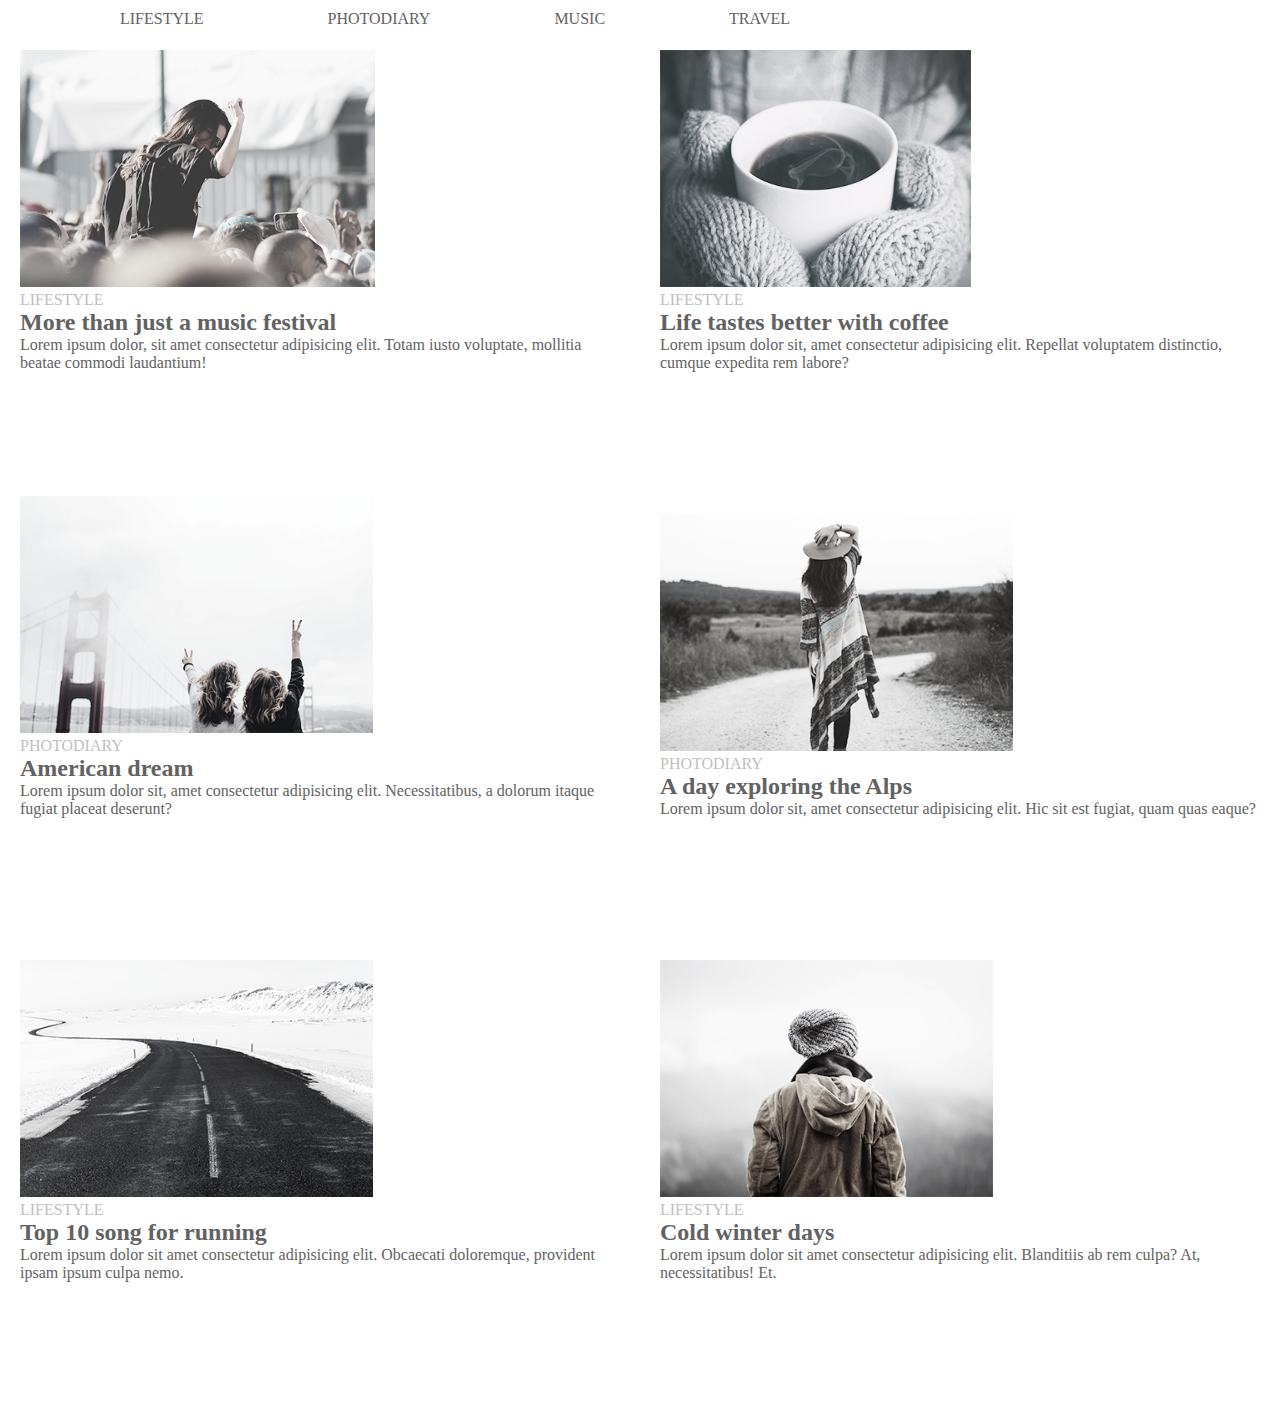
==== 23.01hometask/index.html @ a8b6b1e8 "23.01hometask" ====
<!DOCTYPE html>
<html lang="en">
<head>
    <meta charset="UTF-8">
    <meta name="viewport" content="width=device-width, initial-scale=1.0">
    <meta http-equiv="X-UA-Compatible" content="ie=edge">
    <link rel="stylesheet" href="./css/style.css">
    <link href="https://fonts.googleapis.com/css?family=Anton" rel="stylesheet">
    <title>hometask</title>
</head>
<body>
    <header>
        <div class="line">
        <ul>
            <li><div class="indent"><a href="#">LIFESTYLE</a></div></li>
            <li><div class="firstlist"><a href="#">PHOTODIARY</a></div></li>
            <li><div class="firstlist"><a href="#">MUSIC</a></div></li>
            <li><div class="firstlist"><a href="#">TRAVEL</a></div></li>
        </ul>
         </div>
    </header>
    <main>
    
                <div class="second">
                <img src="images/Без названия.png" alt="girl">
                <p class="grey">LIFESTYLE</p>
                <h2>More than just a music festival </h2>
                <p>Lorem ipsum dolor, sit amet consectetur adipisicing elit. Totam iusto voluptate, mollitia beatae commodi laudantium!</p>
                </div>
  
                <div class="second">
                <img src="images/Без названия (1).png" alt="coffee">
                <p class="grey">LIFESTYLE</p>
                <h2>Life tastes better with coffee</h2>
                <p>Lorem ipsum dolor sit, amet consectetur adipisicing elit. Repellat voluptatem distinctio, cumque expedita rem labore?</p>
            </div>

                    <div class="second">
                    <img src="images/Без названия (2).png" alt="girls">
                    <p class="grey">PHOTODIARY</p>
                    <h2>American dream</h2>
                <p>Lorem ipsum dolor sit, amet consectetur adipisicing elit. Necessitatibus, a dolorum itaque fugiat placeat deserunt?</p>
            </div>

                    <div class="second">
                    <img src="images/Без названия (3).png" alt="someone">
                    <p class="grey">PHOTODIARY</p>
                    <h2>A day exploring the Alps</h2>
                <p>Lorem ipsum dolor sit, amet consectetur adipisicing elit. Hic sit est fugiat, quam quas eaque?</p>
            </div>

                    <div class="second">
                    <img src="images/Без названия (4).png" alt="way">
                    <p class="grey">LIFESTYLE</p>
                    <h2>Top 10 song for running</h2>
                <p>Lorem ipsum dolor sit amet consectetur adipisicing elit. Obcaecati doloremque, provident ipsam ipsum culpa nemo.</p>
            </div>

                    <div class="second">        
                    <img src="images/Без названия (5).png" alt="road">
                    <p class="grey">LIFESTYLE</p>
                    <h2>Cold winter days</h2>
                <p>Lorem ipsum dolor sit amet consectetur adipisicing elit. Blanditiis ab rem culpa? At, necessitatibus! Et.</p>
            </div>

        </ul>
    </main>
    <footer></footer>
</body>
</html>
---- 23.01hometask/css/style.css ----
* {
    padding: 0px;
    margin: 0px;
    box-sizing: border-box;
    font-family: 'Baloo Thambi', cursive;
}
li {
    list-style-type: none;
    display: inline-block;
}
.firstlist {
    margin: 10px 120px 0 0 ;   
}
a {
    color: #626262;
    text-decoration: none;
}
a:hover {
    color: orangered;
}
ul {    width: 100%;
}
main {
    width: 100%;
    display: inline-block;
}
.second {
    width: 50%;
    height: 450px;
    display: inline-block;
    margin: 0 -4px -4px 0;
    padding: 20px;
    padding-top: 0px;
}
img {
    height: 55%;
    text-align: center;
    margin: auto;
}


header {
    margin: 0 0 0 0;
    height: 50px;
}
.grey {
    color: silver;
}
p {
    color: #626262;
}
h2 {
    color: #626262;
}
.indent {
    margin: 10px 120px 0;
}
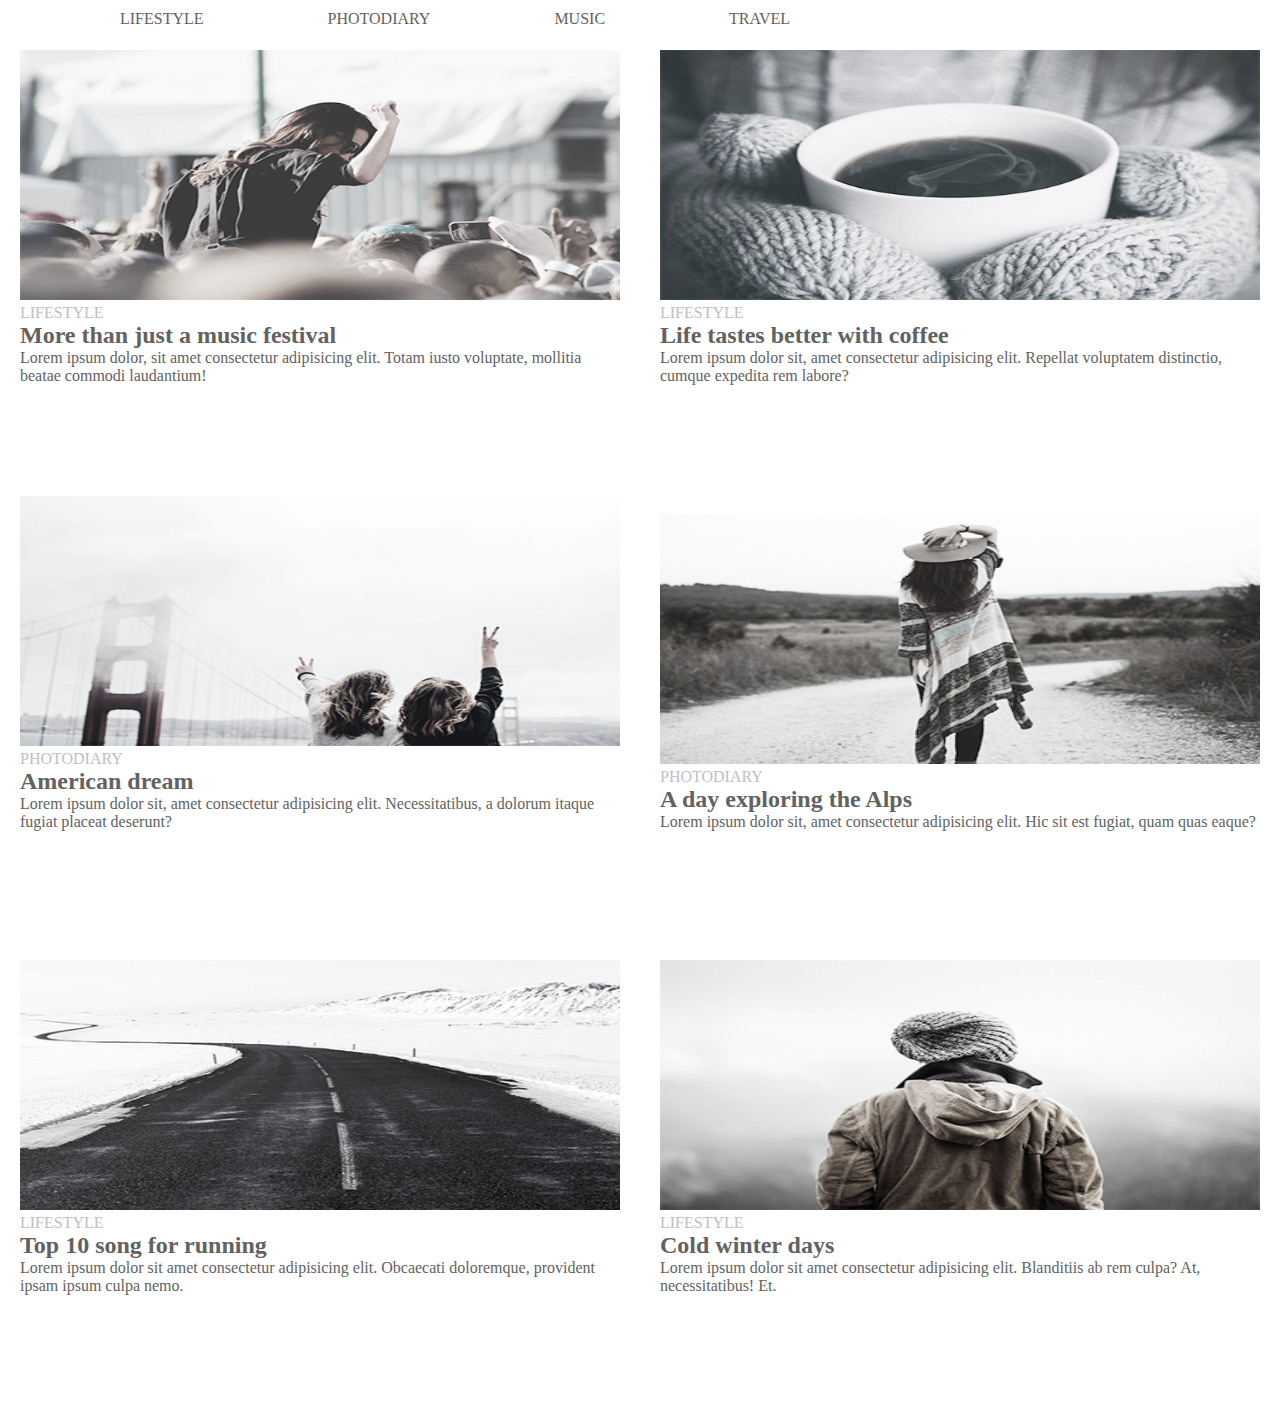
==== commit 77c5a26c: "23.01hometask" ====
--- a/23.01hometask/index.html
+++ b/23.01hometask/index.html
@@ -1,5 +1,6 @@
 <!DOCTYPE html>
 <html lang="en">
+
 <head>
     <meta charset="UTF-8">
     <meta name="viewport" content="width=device-width, initial-scale=1.0">
@@ -8,63 +9,70 @@
     <link href="https://fonts.googleapis.com/css?family=Anton" rel="stylesheet">
     <title>hometask</title>
 </head>
+
 <body>
     <header>
         <div class="line">
-        <ul>
-            <li><div class="indent"><a href="#">LIFESTYLE</a></div></li>
-            <li><div class="firstlist"><a href="#">PHOTODIARY</a></div></li>
-            <li><div class="firstlist"><a href="#">MUSIC</a></div></li>
-            <li><div class="firstlist"><a href="#">TRAVEL</a></div></li>
-        </ul>
-         </div>
+            <ul>
+                <li>
+                    <div class="indent"><a href="#">LIFESTYLE</a></div>
+                </li>
+                <li>
+                    <div class="firstlist"><a href="#">PHOTODIARY</a></div>
+                </li>
+                <li>
+                    <div class="firstlist"><a href="#">MUSIC</a></div>
+                </li>
+                <li>
+                    <div class="firstlist"><a href="#">TRAVEL</a></div>
+                </li>
+            </ul>
+        </div>
     </header>
     <main>
-    
-                <div class="second">
-                <img src="images/Без названия.png" alt="girl">
-                <p class="grey">LIFESTYLE</p>
-                <h2>More than just a music festival </h2>
-                <p>Lorem ipsum dolor, sit amet consectetur adipisicing elit. Totam iusto voluptate, mollitia beatae commodi laudantium!</p>
-                </div>
-  
-                <div class="second">
-                <img src="images/Без названия (1).png" alt="coffee">
-                <p class="grey">LIFESTYLE</p>
-                <h2>Life tastes better with coffee</h2>
-                <p>Lorem ipsum dolor sit, amet consectetur adipisicing elit. Repellat voluptatem distinctio, cumque expedita rem labore?</p>
-            </div>
-
-                    <div class="second">
-                    <img src="images/Без названия (2).png" alt="girls">
-                    <p class="grey">PHOTODIARY</p>
-                    <h2>American dream</h2>
-                <p>Lorem ipsum dolor sit, amet consectetur adipisicing elit. Necessitatibus, a dolorum itaque fugiat placeat deserunt?</p>
-            </div>
-
-                    <div class="second">
-                    <img src="images/Без названия (3).png" alt="someone">
-                    <p class="grey">PHOTODIARY</p>
-                    <h2>A day exploring the Alps</h2>
-                <p>Lorem ipsum dolor sit, amet consectetur adipisicing elit. Hic sit est fugiat, quam quas eaque?</p>
-            </div>
-
-                    <div class="second">
-                    <img src="images/Без названия (4).png" alt="way">
-                    <p class="grey">LIFESTYLE</p>
-                    <h2>Top 10 song for running</h2>
-                <p>Lorem ipsum dolor sit amet consectetur adipisicing elit. Obcaecati doloremque, provident ipsam ipsum culpa nemo.</p>
-            </div>
-
-                    <div class="second">        
-                    <img src="images/Без названия (5).png" alt="road">
-                    <p class="grey">LIFESTYLE</p>
-                    <h2>Cold winter days</h2>
-                <p>Lorem ipsum dolor sit amet consectetur adipisicing elit. Blanditiis ab rem culpa? At, necessitatibus! Et.</p>
-            </div>
-
-        </ul>
+        <div class="second">
+            <img src="images/Без названия.png" alt="girl">
+            <p class="grey">LIFESTYLE</p>
+            <h2>More than just a music festival </h2>
+            <p>Lorem ipsum dolor, sit amet consectetur adipisicing elit. Totam iusto voluptate, mollitia beatae commodi
+                laudantium!</p>
+        </div>
+        <div class="second">
+            <img src="images/Без названия(1).png" alt="coffee">
+            <p class="grey">LIFESTYLE</p>
+            <h2>Life tastes better with coffee</h2>
+            <p>Lorem ipsum dolor sit, amet consectetur adipisicing elit. Repellat voluptatem distinctio, cumque
+                expedita rem labore?</p>
+        </div>
+        <div class="second">
+            <img src="images/Без названия(2).png" alt="girls">
+            <p class="grey">PHOTODIARY</p>
+            <h2>American dream</h2>
+            <p>Lorem ipsum dolor sit, amet consectetur adipisicing elit. Necessitatibus, a dolorum itaque fugiat
+                placeat deserunt?</p>
+        </div>
+        <div class="second">
+            <img src="images/Без названия(3).png" alt="someone">
+            <p class="grey">PHOTODIARY</p>
+            <h2>A day exploring the Alps</h2>
+            <p>Lorem ipsum dolor sit, amet consectetur adipisicing elit. Hic sit est fugiat, quam quas eaque?</p>
+        </div>
+        <div class="second">
+            <img src="images/Без названия(4).png" alt="way">
+            <p class="grey">LIFESTYLE</p>
+            <h2>Top 10 song for running</h2>
+            <p>Lorem ipsum dolor sit amet consectetur adipisicing elit. Obcaecati doloremque, provident ipsam ipsum
+                culpa nemo.</p>
+        </div>
+        <div class="second">
+            <img src="images/Без названия(5).png" alt="road">
+            <p class="grey">LIFESTYLE</p>
+            <h2>Cold winter days</h2>
+            <p>Lorem ipsum dolor sit amet consectetur adipisicing elit. Blanditiis ab rem culpa? At, necessitatibus!
+                Et.</p>
+        </div>
     </main>
     <footer></footer>
 </body>
+
 </html>--- a/23.01hometask/css/style.css
+++ b/23.01hometask/css/style.css
@@ -4,26 +4,34 @@
     box-sizing: border-box;
     font-family: 'Baloo Thambi', cursive;
 }
+
 li {
     list-style-type: none;
     display: inline-block;
 }
+
 .firstlist {
-    margin: 10px 120px 0 0 ;   
+    margin: 10px 120px 0 0;
 }
+
 a {
     color: #626262;
     text-decoration: none;
 }
+
 a:hover {
     color: orangered;
 }
-ul {    width: 100%;
+
+ul {
+    width: 100%;
 }
+
 main {
     width: 100%;
     display: inline-block;
 }
+
 .second {
     width: 50%;
     height: 450px;
@@ -32,8 +40,10 @@
     padding: 20px;
     padding-top: 0px;
 }
+
 img {
-    height: 55%;
+    height: 250px;
+    width: 100%;
     text-align: center;
     margin: auto;
 }
@@ -43,15 +53,19 @@
     margin: 0 0 0 0;
     height: 50px;
 }
+
 .grey {
     color: silver;
 }
+
 p {
     color: #626262;
 }
+
 h2 {
     color: #626262;
 }
+
 .indent {
     margin: 10px 120px 0;
 }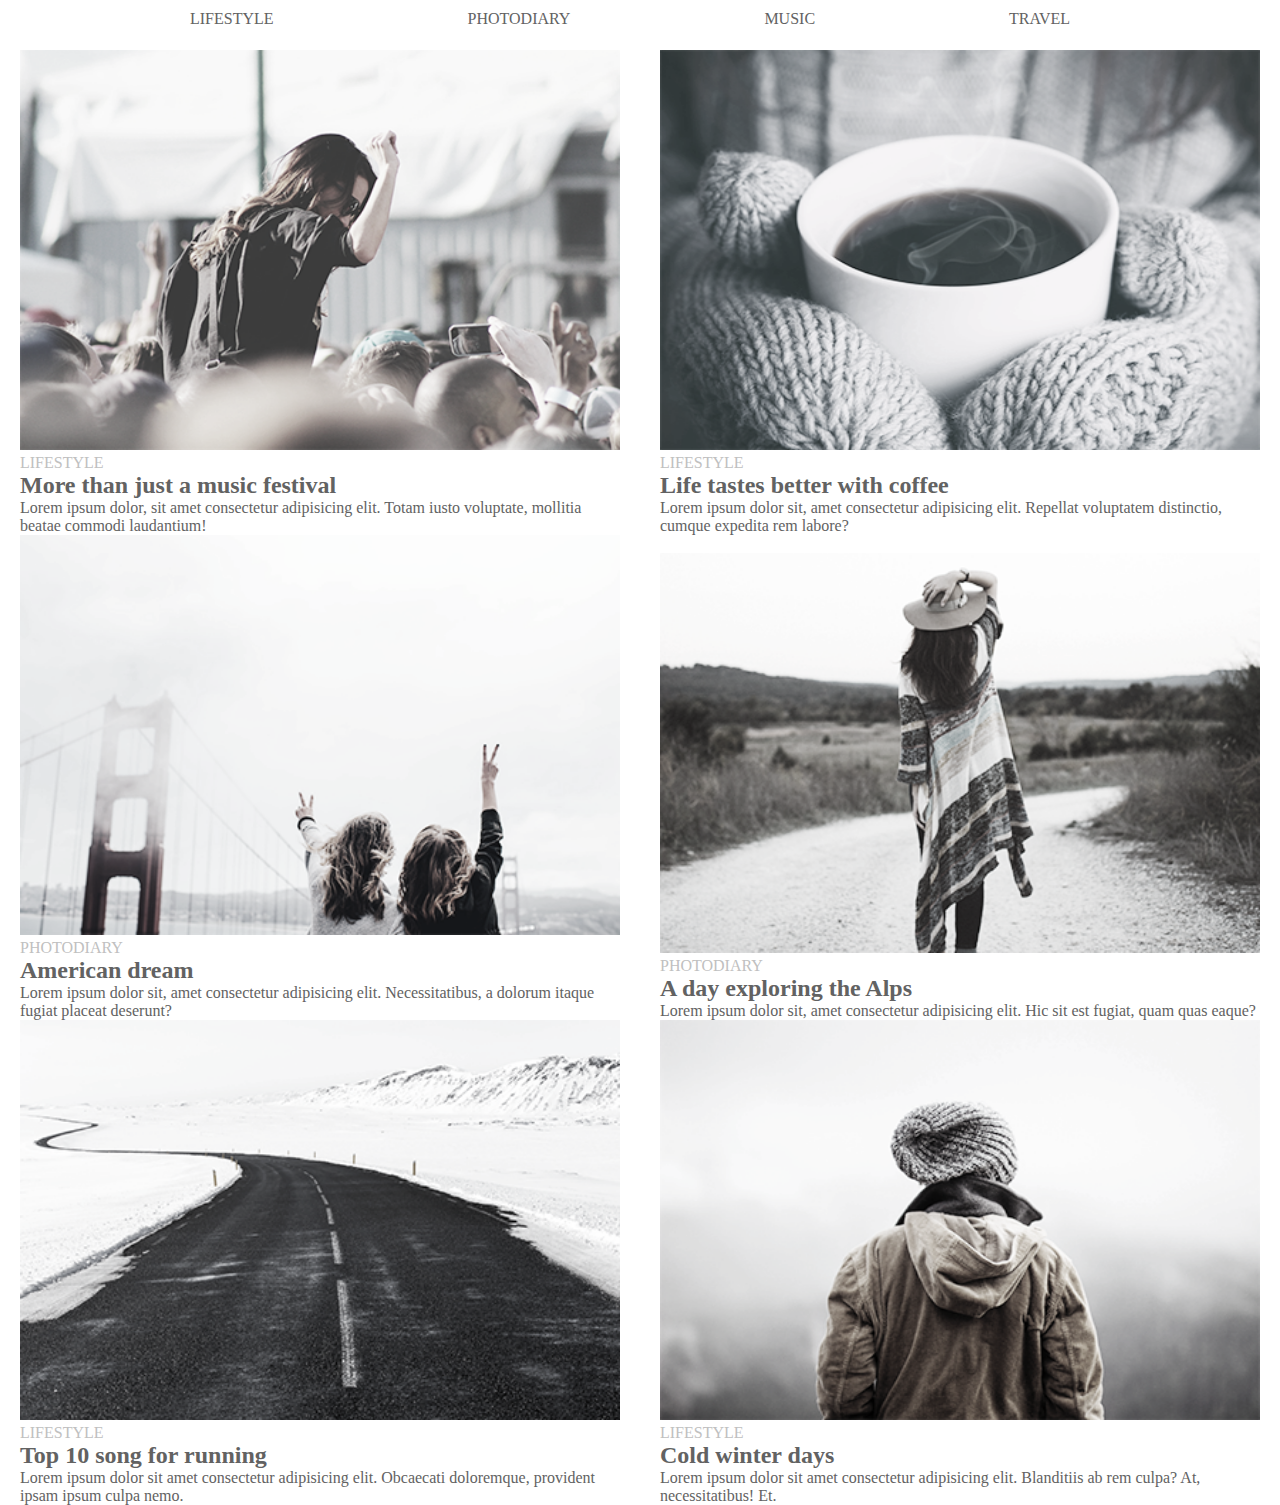
==== commit 2ac17f2e: "23.01hometask" ====
--- a/23.01hometask/index.html
+++ b/23.01hometask/index.html
@@ -12,7 +12,7 @@
 
 <body>
     <header>
-        <div class="line">
+        <div>
             <ul>
                 <li>
                     <div class="indent"><a href="#">LIFESTYLE</a></div>
--- a/23.01hometask/css/style.css
+++ b/23.01hometask/css/style.css
@@ -11,7 +11,7 @@
 }
 
 .firstlist {
-    margin: 10px 120px 0 0;
+    margin: 10px 190px 15px 0;
 }
 
 a {
@@ -42,7 +42,7 @@
 }
 
 img {
-    height: 250px;
+    height: 400px;
     width: 100%;
     text-align: center;
     margin: auto;
@@ -67,5 +67,5 @@
 }
 
 .indent {
-    margin: 10px 120px 0;
+    margin: 10px 190px 15px;
 }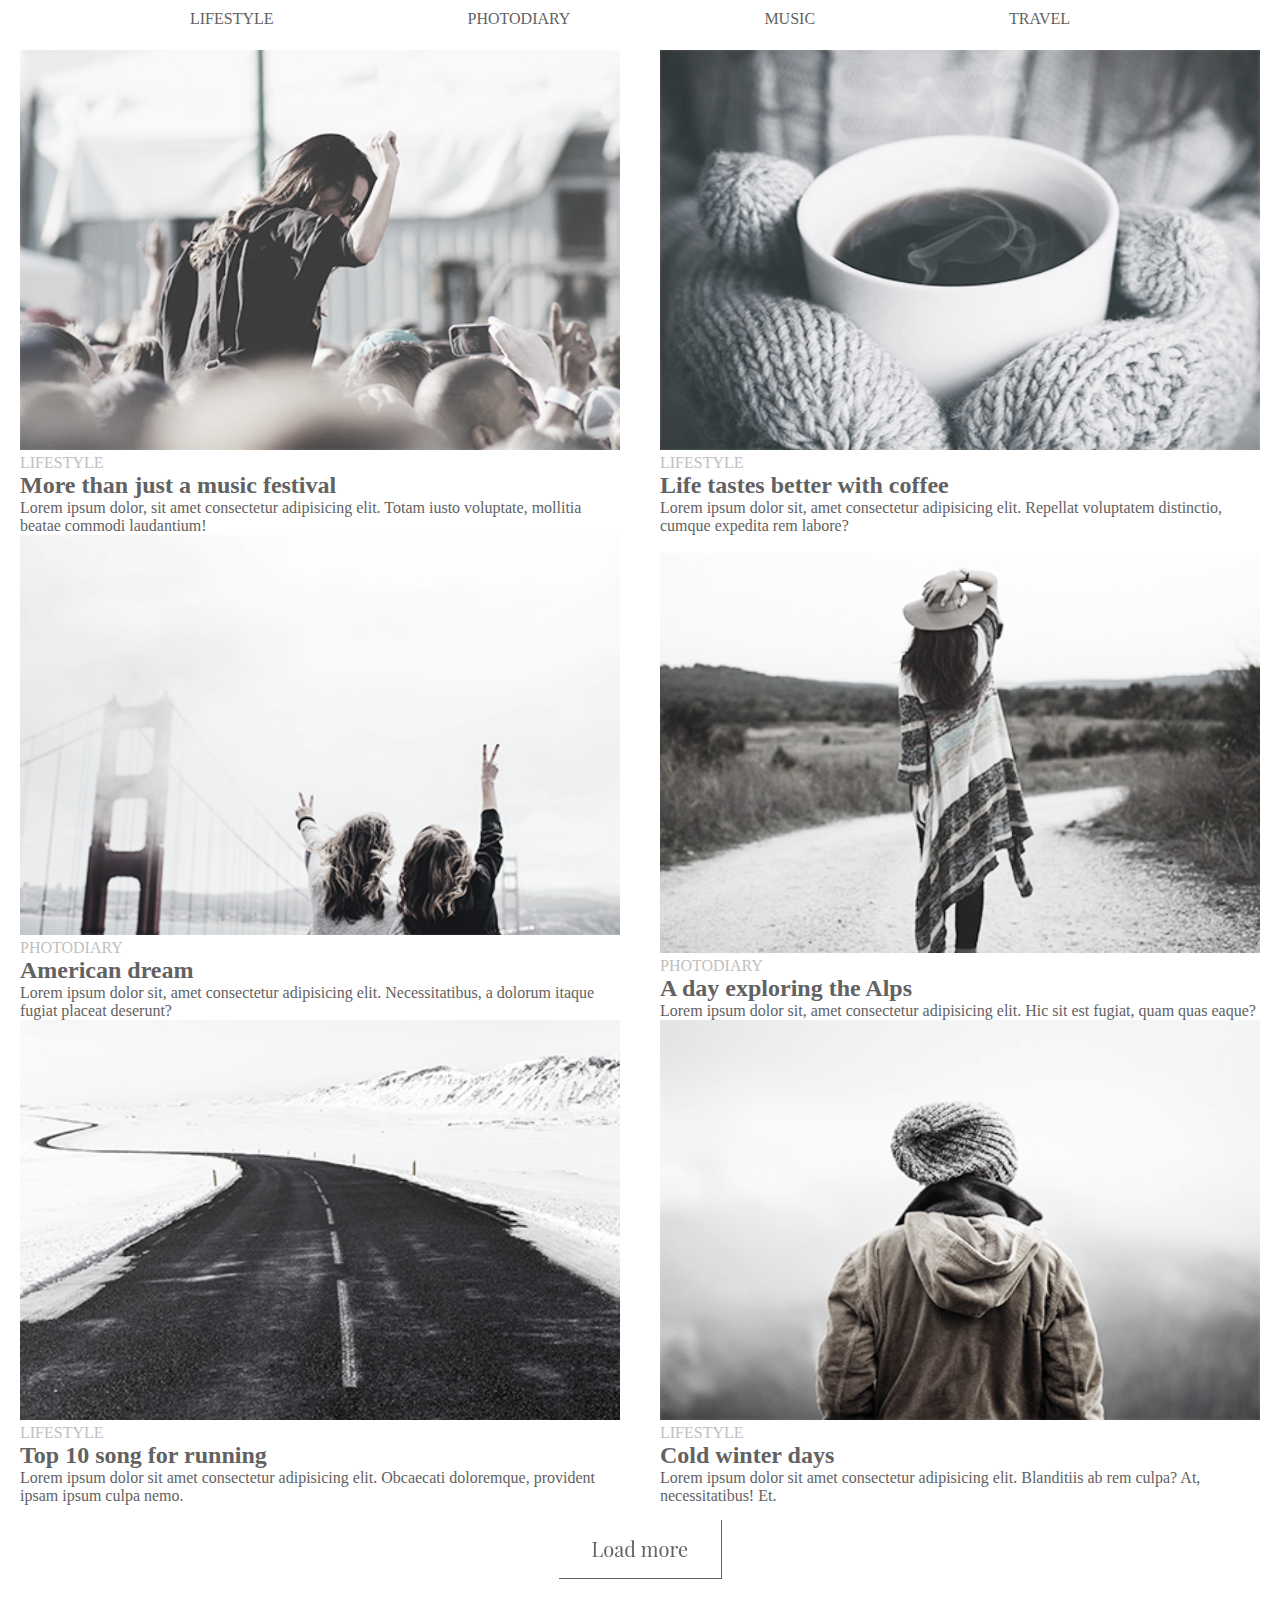
==== commit 6085d9ff: "23.01hometask" ====
--- a/23.01hometask/index.html
+++ b/23.01hometask/index.html
@@ -72,7 +72,9 @@
                 Et.</p>
         </div>
     </main>
-    <footer></footer>
+    <footer>
+        <a href="#"><img class="buttonstyle" src="images/crop@1X.png" alt="button"></a>
+    </footer>
 </body>
 
 </html>--- a/23.01hometask/css/style.css
+++ b/23.01hometask/css/style.css
@@ -68,4 +68,12 @@
 
 .indent {
     margin: 10px 190px 15px;
+}
+footer {
+text-align: center;
+}
+.buttonstyle {
+width: 163px;
+height: 59px;
+margin: 15px;
 }